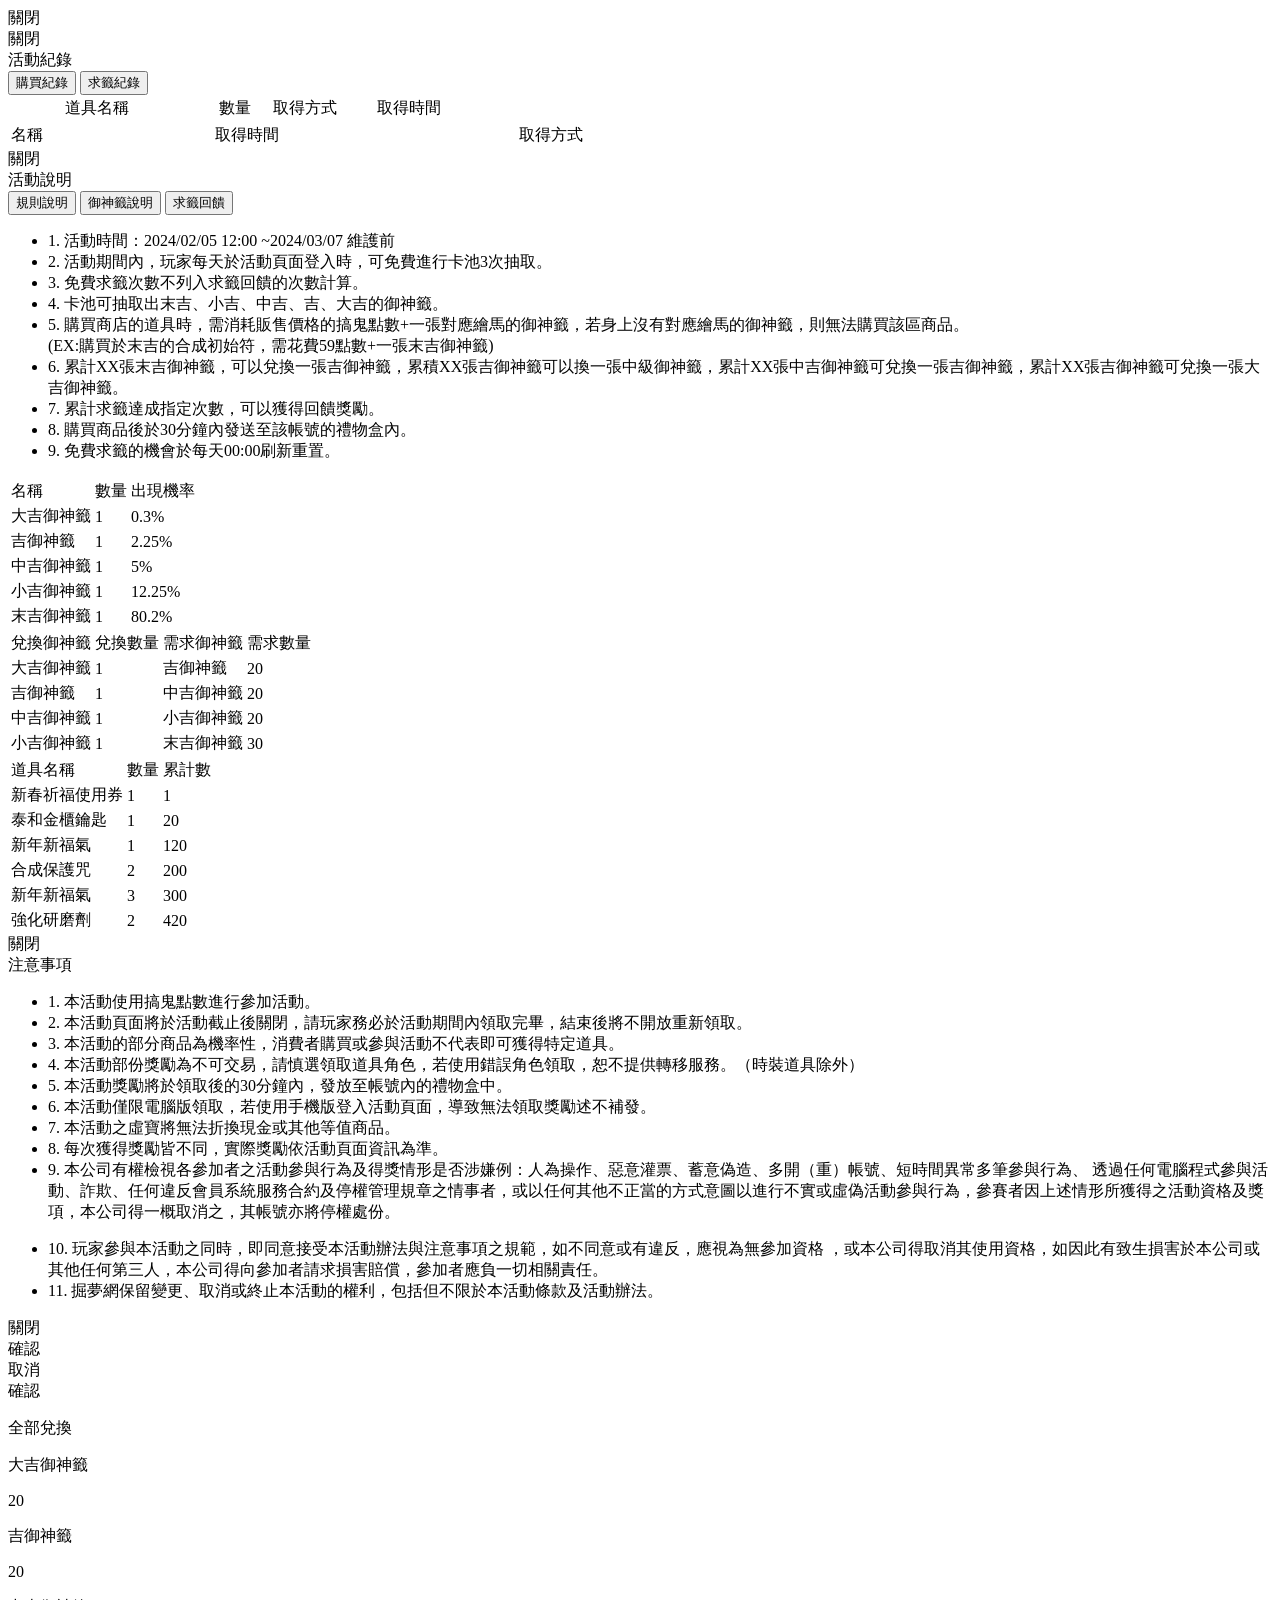
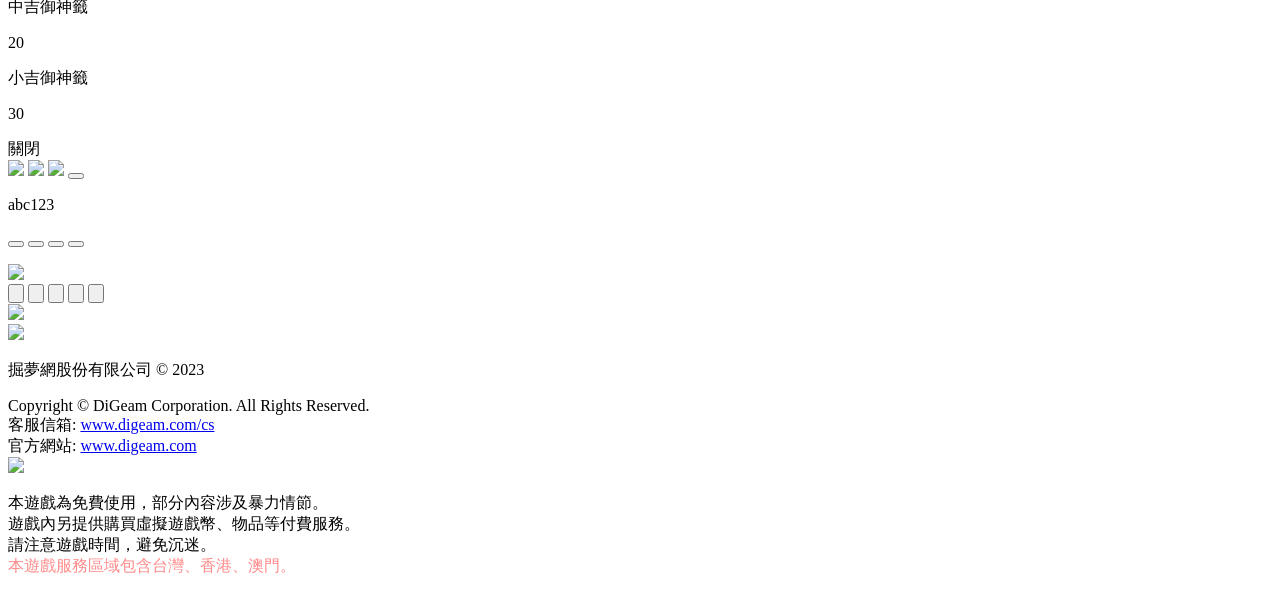
==== newyear/index.html @ d9aa2198 "Update and rename index.html to newyear/index.html" ====
<!DOCTYPE html>
<html>

<head>
    <meta charset="utf-8">
    <title>《搞鬼Online》 2024新春祈福</title>
    <meta property="og:description" content="《搞鬼Online》 2024新春祈福" />
    <meta property="og:title" content="《搞鬼Online》 2024新春祈福" />
    <meta property="og:type" content="article" />
    <meta property="og:url" content="https://go.digeam.com/event/20240205/" />
    <meta property="og:site_name" content="《搞鬼Online》 2024新春祈福" />
    <meta property="og:locale" content="zh_tw" />
    <meta property="article:author" content="https://www.facebook.com/DigeamGO/" />
    <meta property="og:image" content="/event/20240205/img/fb_share.jpg" />
    <meta name="author" content="DiGeam" />
    <meta name="keywords"
        content="Digeam 掘夢網,搞鬼Online，遊戲新幹線，新幹線，MGAME，5566，5566搞鬼廣告，鬼魂Online,孫協志,王仁甫,許孟哲,王紹偉,小刀,56不能亡,搞鬼(美版),搞鬼(大陸版),韓版搞鬼,陸服搞鬼,搞鬼私服,靈遊記,大目仔,粉目仔,豬大長,馬四掌,法茹雪,狗骨頭,小賴打,雨傘標,薑絲男,多拉B夢,觸目仔,蛋幾咧,太和老君,梅花弱,蘭霉匠,鬼魂者,RPG,角色扮演,動作遊戲,東方鬼神題材,2D橫向卷軸,動作,奇幻,冒險,可愛和風百鬼夜行,楓之谷,搞鬼：寶島新樂園,搞鬼：鬼娃法樂米,搞鬼：神射咻咻咻,恨夜城,白斬姬,烏骨雞,Ghost,軍士,購物,狂歡" />
    <meta name="Resource-type" content="Document" />
    <link rel="icon" href="https://go.digeam.com/images/favicon.ico" sizes="16x16">
    <link rel="preconnect" href="https://fonts.googleapis.com">
    <link rel="preconnect" href="https://fonts.gstatic.com" crossorigin>
    <link href="https://fonts.googleapis.com/css2?family=Noto+Sans+TC:wght@300;400;500;600;700;800&display=swap"
        rel="stylesheet">
    <link href="css/style.css?v1.4" rel="stylesheet">
</head>

<body>
    <div class="mask"></div>
    <div class="mask_s"></div>
    <div class="mask_lock"></div>
    <!-- 抽籤動畫 -->
    <div class="ask_animate_box">
        <div class="smoke_M"></div>
        <div class="smoke_L"></div>
        <div class="smoke_R"></div>
        <div class="flower_L"></div>
        <div class="flower_R"></div>
        <div class="flower_Rs"></div>
        <div class="paperbox_animate"></div>
    </div>
    <!-- 求籤結果 -->
    <div class="pop_ask">
        <div class="pop_ask_content">
            <div class="ask_paper_box">
                <div class="paper_box">
                    <div class="paper_xl"></div>
                    <div class="paper_count">
                    </div>
                </div>
                <div class="paper_box">
                    <div class="paper_l"></div>
                    <div class="paper_count">
                    </div>
                </div>
                <div class="paper_box">
                    <div class="paper_m"></div>
                    <div class="paper_count">
                    </div>
                </div>
                <div class="paper_box">
                    <div class="paper_s"></div>
                    <div class="paper_count">
                    </div>
                </div>
                <div class="paper_box">
                    <div class="paper_e"></div>
                    <div class="paper_count">
                    </div>
                </div>
            </div>
        </div>
        <div class="close_s">關閉</div>
    </div>
    <!-- 跳窗_商店 -->
    <div class="pop_shop">
        <div class="pop_shop_content">
            <div class="user_paper"></div>
            <div class="shop_item_box">
            </div>
        </div>
        <div class="close">關閉</div>
    </div>
    <!-- 跳窗_活動紀錄 -->
    <div class="pop_recode">
        <div class="pop_recode_wrap">
            <div class="pop_title">活動紀錄</div>
            <div class="pop_content">
                <div class="tab_btn_box">
                    <button class="tab_btn active" data-target="#buy_history">購買紀錄</button>
                    <button class="tab_btn" data-target="#paper_history">求籤紀錄</button>
                </div>
                <div class="history_box" id="buy_history">
                    <table>
                        <thead>
                            <tr>
                                <td width="50px"></td>
                                <td width="150px">道具名稱</td>
                                <td width="50px">數量</td>
                                <td width="100px">取得方式</td>
                                <td width="150px">取得時間</td>
                                <td width="50px"></td>
                            </tr>
                        </thead>
                        <tbody class="record1">
                        </tbody>
                    </table>
                </div>
                <div class="history_box" id="paper_history">
                    <table>
                        <thead>
                            <tr>
                                <td width="200px">名稱</td>
                                <td width="300px">取得時間</td>
                                <td width="200px">取得方式</td>
                            </tr>
                        </thead>
                        <tbody class="record2">
                        </tbody>
                    </table>
                </div>
            </div>
        </div>
        <div class="close">關閉</div>
    </div>
    <!-- 跳窗_活動說明 -->
    <div class="pop_rule">
        <div class="pop_rule_wrap">
            <div class="pop_title">活動說明</div>
            <div class="pop_content">
                <div class="tab_btn_box">
                    <button class="tab_btn active" data-target="#event_rule">規則說明</button>
                    <button class="tab_btn" data-target="#paper_rule">御神籤說明</button>
                    <button class="tab_btn" data-target="#paper_reward">求籤回饋</button>
                </div>
                <div class="rule_box" id="event_rule">
                    <ul>
                        <li>1. 活動時間：2024/02/05 12:00 ~2024/03/07 維護前​</li>
                        <li>2. 活動期間內，玩家每天於活動頁面登入時，可免費進行卡池3次抽取。​</li>
                        <li>3. 免費求籤次數不列入求籤回饋的次數計算。​</li>
                        <li>4. 卡池可抽取出末吉、小吉、中吉、吉、大吉的御神籤。​</li>
                        <li>5. 購買商店的道具時，需消耗販售價格的搞鬼點數+一張對應繪馬的御神籤，若身上沒有對應繪馬的御神籤，則無法購買該區商品。​
                            <br>(EX:購買於末吉的合成初始符，需花費59點數+一張末吉御神籤)​
                        </li>
                        <li>6. 累計XX張末吉御神籤，可以兌換一張吉御神籤，累積XX張吉御神籤可以換一張中級御神籤，累計XX張中吉御神籤可兌換一張吉御神籤，累計XX張吉御神籤可兌換一張大吉御神籤。​</li>
                        <li>7. 累計求籤達成指定次數，可以獲得回饋獎勵。​</li>
                        <li>8. 購買商品後於30分鐘內發送至該帳號的禮物盒內。​</li>
                        <li>9. 免費求籤的機會於每天00:00刷新重置。</li>
                    </ul>
                </div>
                <div class="rule_box" id="paper_rule">
                    <table>
                        <thead>
                            <tr>
                                <td>名稱</td>
                                <td>數量</td>
                                <td>出現機率</td>
                            </tr>
                        </thead>
                        <tbody>
                            <tr>
                                <td>大吉御神籤</td>
                                <td>1</td>
                                <td>0.3%</td>
                            </tr>
                            <tr>
                                <td>吉御神籤</td>
                                <td>1</td>
                                <td>2.25%</td>
                            </tr>
                            <tr>
                                <td>中吉御神籤</td>
                                <td>1</td>
                                <td>5%</td>
                            </tr>
                            <tr>
                                <td>小吉御神籤</td>
                                <td>1</td>
                                <td>12.25%</td>
                            </tr>
                            <tr>
                                <td>末吉御神籤</td>
                                <td>1</td>
                                <td>80.2%</td>
                            </tr>
                        </tbody>
                    </table>
                    <table>
                        <thead>
                            <tr>
                                <td>兌換御神籤</td>
                                <td>兌換數量</td>
                                <td>需求御神籤</td>
                                <td>需求數量</td>
                            </tr>
                        </thead>
                        <tbody>
                            <tr>
                                <td>大吉御神籤</td>
                                <td>1</td>
                                <td>吉御神籤</td>
                                <td>20</td>
                            </tr>
                            <tr>
                                <td>吉御神籤</td>
                                <td>1</td>
                                <td>中吉御神籤</td>
                                <td>20</td>
                            </tr>
                            <tr>
                                <td>中吉御神籤</td>
                                <td>1</td>
                                <td>小吉御神籤</td>
                                <td>20</td>
                            </tr>
                            <tr>
                                <td>小吉御神籤</td>
                                <td>1</td>
                                <td>末吉御神籤</td>
                                <td>30</td>
                            </tr>
                        </tbody>
                    </table>
                </div>
                <div class="rule_box" id="paper_reward">
                    <table>
                        <thead>
                            <tr>
                                <td>道具名稱</td>
                                <td>數量</td>
                                <td>累計數</td>
                            </tr>
                        </thead>
                        <tbody>
                            <tr>
                                <td>新春祈福使用券</td>
                                <td>1</td>
                                <td>1</td>
                            </tr>
                            <tr>
                                <td>泰和金櫃鑰匙</td>
                                <td>1</td>
                                <td>20</td>
                            </tr>
                            <tr>
                                <td>新年新福氣</td>
                                <td>1</td>
                                <td>120</td>
                            </tr>
                            <tr>
                                <td>合成保護咒</td>
                                <td>2</td>
                                <td>200</td>
                            </tr>
                            <tr>
                                <td>新年新福氣</td>
                                <td>3</td>
                                <td>300</td>
                            </tr>
                            <tr>
                                <td>強化研磨劑</td>
                                <td>2</td>
                                <td>420</td>
                            </tr>
                        </tbody>
                    </table>
                </div>
            </div>
        </div>
        <div class="close">關閉</div>
    </div>
    <!-- 跳窗_注意事項 -->
    <div class="pop_notice">
        <div class="pop_notice_wrap">
            <div class="pop_title">注意事項</div>
            <div class="pop_content">
                <ul>
                    <li>1. 本活動使用搞鬼點數進行參加活動。​​</li>
                    <li>2. 本活動頁面將於活動截止後關閉，請玩家務必於活動期間內領取完畢，​結束後將不開放重新領取。​​​</li>
                    <li>3. 本活動的部分商品為機率性，消費者購買或參與活動不代表即可獲得特定道具。​​​​</li>
                    <li>4. 本活動部份獎勵為不可交易，請慎選領取道具角色，若使用錯誤角色領取，​恕不提供轉移服務。（時裝道具除外）​​​​</li>
                    <li>5. 本活動獎勵將於領取後的30分鐘內，發放至帳號內的禮物盒中。​​​​</li>
                    <li>6. 本活動僅限電腦版領取，若使用手機版登入活動頁面，導致無法領取獎勵述不補發。​​​​</li>
                    <li>7. 本活動之虛寶將無法折換現金或其他等值商品。​​​​</li>
                    <li>8. 每次獲得獎勵皆不同，實際獎勵依活動頁面資訊為準。​​​​</li>
                    <li>9. 本公司有權檢視各參加者之活動參與行為及得獎情形是否涉嫌例：人為操作、惡意灌票、蓄意偽造、多開（重）帳號、短時間異常多筆參與行為、
                        透過任何電腦程式參與活動、詐欺、任何違反會員系統服務合約及停權管理規章之情事者，或以任何其他不正當的方式意圖以進行不實或虛偽活動參與行為，參賽者因上述情形所獲得之活動資格及獎項，本公司得一概取消之，其帳號亦將停權處份。​​​​
                    </li>
                </ul>
                <ul>
                    <li>10. 玩家參與本活動之同時，即同意接受本活動辦法與注意事項之規範，如不同意或有違反，應視為無參加資格
                        ，或本公司得取消其使用資格，​​如因此有致生損害於本公司或其他任何第三人，本公司得向參加者請求損害賠償，參加者應負一切相關責任。​​​​</li>
                    <li>11. 掘夢網保留變更、取消或終止本活動的權利，包括但不限於本活動條款及活動辦法。​​</li>
                </ul>
            </div>
        </div>
        <div class="close">關閉</div>
    </div>
    <!-- 跳窗_小 -->
    <div class="pop_s">
        <div class="pop_s_wrap">
        </div>
        <div class="btn_box">
            <div class="buy">確認</div>
            <div class="close_w">取消</div>
        </div>
        <div class="close_s">確認</div>
    </div>
    <!-- 御神籤兌換 -->
    <div class="pop_change">
        <div class="pop_change_content">
            <div class="user_paper_box">
                <div class="user_paper_l"></div>
                <div class="user_paper_m"></div>
                <div class="user_paper_s"></div>
                <div class="user_paper_e"></div>
            </div>
            <div class="all_cheak_box">
                <div class="all_cheak" data-allExchange="false"></div>
                <p>全部兌換</p>
            </div>
            <div class="item_box">
                <div class="item">
                    <p>大吉御神籤</p>
                    <div class="paper_xl"></div>
                    <div class="buy_btn" data-paper="XL">
                        <div class="paper_l"></div>
                        <p>20</p>
                    </div>
                </div>
                <div class="item">
                    <p>吉御神籤</p>
                    <div class="paper_l"></div>
                    <div class="buy_btn" data-paper="L">
                        <div class="paper_m"></div>
                        <p>20</p>
                    </div>
                </div>
                <div class="item">
                    <p>中吉御神籤</p>
                    <div class="paper_m"></div>
                    <div class="buy_btn" data-paper="M">
                        <div class="paper_s"></div>
                        <p>20</p>
                    </div>
                </div>
                <div class="item">
                    <p>小吉御神籤</p>
                    <div class="paper_s"></div>
                    <div class="buy_btn" data-paper="S">
                        <div class="paper_e"></div>
                        <p>30</p>
                    </div>
                </div>
            </div>
        </div>
        <div class="close">關閉</div>
    </div>
    <div class="bg">
        <div class="topbar">
            <a href="https://go.digeam.com/home/" target="_blank">
                <div class="logo"></div>
            </a>
            <div class="user_info">
                <a href="https://www.digeam.com/register" target="_blank"><img
                        src="img/icon_register.png"></a>
                <a href="https://go.digeam.com/download/​" target="_blank"><img
                        src="img/icon_downlaod.png"></a>
                <a href="https://www.facebook.com/DigeamGO/" target="_blank"><img
                        src="img/icon_fb.png"></a>
                <!-- 登入 -->
                                <a href="https://www.digeam.com/login"><button class="login"></button></a>
                <!-- <button class="logout"></button> -->
                <p class="account">abc123</p>
                <p class="point"></p> 

                <!-- <button class="logout" onclick="logout_dg()"></button>
                <p class="account"><span>
                    </span></p>
                <p class="point"></p> -->

                <!-- <a href="https://www.digeam.com/login"><button class="login"></button></a>
                <p class="account">請先登入帳號</p>
                <p class="point">0</p> -->

            </div>
        </div>
        <div class="paperbox"></div>
        <div class="cheak_box" data-skipClicked="false"></div>
        <div class="cheak_text"></div>
        <div class="left_btn_box_c">
            <div class="left_btn_change"></div>
            <div class="left_btn_rule"></div>
        </div>
        <div class="left_btn_box_bl">
            <div class="left_btn_history"></div>
            <div class="left_btn_notice"></div>
        </div>
        <div class="right_btn_box">
            <button class="ask3_btn"></button>
            <button class="ask30_btn"></button>
            <button class="ask5_btn"></button>
            <button class="ask1_btn"></button>
        </div>
        <div class="count_box">
            <p class="reward"></p>
            <img src="img/count.png">
        </div>
        <div class="count_item_box">
            <div class="reward_1" id="reward_1"></div>
            <div class="reward_2" id="reward_2"></div>
            <div class="reward_3" id="reward_3"></div>
            <div class="reward_4" id="reward_4"></div>
            <div class="reward_5" id="reward_5"></div>
            <div class="reward_6" id="reward_6"></div>
        </div>
        <!-- 大吉繪馬 -->
        <button class="ema_xl" onclick="shop('XL')">
            <div class="ema_icon_box">
                <div class="icon_1 ema_icon"></div>
                <div class="icon_2 ema_icon"></div>
                <div class="icon_3 ema_icon"></div>
                <div class="icon_4 ema_icon"></div>
                <div class="icon_5 ema_icon"></div>
                <div class="icon_6 ema_icon"></div>
                <div class="icon_7 ema_icon"></div>
                <div class="icon_8 ema_icon"></div>
            </div>
            <p class="ema_paper user_paper_xl"></p>
        </button>
        <!-- 吉繪馬 -->
        <button class="ema_l" onclick="shop('L')">
            <div class="ema_icon_box">
                <div class="icon_9 ema_icon"></div>
                <div class="icon_10 ema_icon"></div>
                <div class="icon_11 ema_icon"></div>
                <div class="icon_12 ema_icon"></div>
                <div class="icon_13 ema_icon"></div>
                <div class="icon_14 ema_icon"></div>
                <div class="icon_8 ema_icon"></div>
                <div class="icon_2 ema_icon"></div>
                <div class="icon_3 ema_icon"></div>
                <div class="icon_4 ema_icon"></div>
                <div class="icon_5 ema_icon"></div>
                <div class="icon_6 ema_icon"></div>
                <div class="icon_7 ema_icon"></div>
                <div class="icon_22 ema_icon"></div>
                <div class="icon_23 ema_icon"></div>
                <div class="icon_24 ema_icon"></div>
                <div class="icon_25 ema_icon"></div>
            </div>
            <p class="ema_paper user_paper_l"></p>
        </button>
        <!-- 中吉繪馬 -->
        <button class="ema_m" onclick="shop('M')">
            <div class="ema_icon_box">
                <div class="icon_9 ema_icon"></div>
                <div class="icon_27 ema_icon"></div>
                <div class="icon_24 ema_icon"></div>
                <div class="icon_29 ema_icon"></div>
                <div class="icon_30 ema_icon"></div>
                <div class="icon_31 ema_icon"></div>
                <div class="icon_32 ema_icon"></div>
                <div class="icon_22 ema_icon"></div>
                <div class="icon_23 ema_icon"></div>
                <div class="icon_35 ema_icon"></div>
                <div class="icon_36 ema_icon"></div>
                <div class="icon_37 ema_icon"></div>
                <div class="icon_38 ema_icon"></div>
            </div>
            <p class="ema_paper user_paper_m"></p>
        </button>
        <!-- 小吉繪馬 -->
        <button class="ema_s" onclick="shop('S')">
            <div class="ema_icon_box">
                <div class="icon_9 ema_icon"></div>
                <div class="icon_40 ema_icon"></div>
                <div class="icon_29 ema_icon"></div>
                <div class="icon_42 ema_icon"></div>
                <div class="icon_43 ema_icon"></div>
                <div class="icon_44 ema_icon"></div>
                <div class="icon_30 ema_icon"></div>
                <div class="icon_31 ema_icon"></div>
                <div class="icon_27 ema_icon"></div>
                <div class="icon_35 ema_icon"></div>
                <div class="icon_49 ema_icon"></div>
                <div class="icon_50 ema_icon"></div>
                <div class="icon_36 ema_icon"></div>
                <div class="icon_52 ema_icon"></div>
                <div class="icon_53 ema_icon"></div>
                <div class="icon_54 ema_icon"></div>
                <div class="icon_55 ema_icon"></div>
                <div class="icon_56 ema_icon"></div>
            </div>
            <p class="ema_paper user_paper_s"></p>
        </button>
        <!-- 末吉繪馬 -->
        <button class="ema_e" onclick="shop('E')">
            <div class="ema_icon_box">
                <div class="icon_9 ema_icon"></div>
                <div class="icon_40 ema_icon"></div>
                <div class="icon_29 ema_icon"></div>
                <div class="icon_54 ema_icon"></div>
                <div class="icon_60 ema_icon"></div>
                <div class="icon_44 ema_icon"></div>
                <div class="icon_52 ema_icon"></div>
                <div class="icon_42 ema_icon"></div>
                <div class="icon_30 ema_icon"></div>
                <div class="icon_27 ema_icon"></div>
                <div class="icon_35 ema_icon"></div>
                <div class="icon_53 ema_icon"></div>
                <div class="icon_54 ema_icon"></div>
                <div class="icon_70 ema_icon"></div>
                <div class="icon_71 ema_icon"></div>
                <div class="icon_56 ema_icon"></div>
            </div>
            <p class="ema_paper user_paper_e"></p>
        </button>
    </div>

    <!-- footer -->
    <footer>
        <div class="footerwrap">
            <a href="https://www.digeam.com/" target="_blank" class="digeam"><img src="img/footer/digeamlogo.png"></a>
            <div class="mgame"><img src="img/footer/mlogo.webp"></div>
            <div class="DGcopy">
                <p class="dg-name">掘夢網股份有限公司 © <span id="getyear">2023</span></p>
                <div>Copyright © DiGeam Corporation. All Rights Reserved.</div>
                <div>客服信箱: <a href="https://www.digeam.com/cs" target="_blank">www.digeam.com/cs</a></br>官方網站: <a
                        href="https://www.digeam.com" target="_blank">www.digeam.com</a></div>
            </div>
            <div class="grade">
                <img src="img/footer/15plus.png">
                <p>
                    本遊戲為免費使用，部分內容涉及暴力情節。</br>
                    遊戲內另提供購買虛擬遊戲幣、物品等付費服務。</br>
                    請注意遊戲時間，避免沉迷。</br>
                    <span style="color: #ff8a8a;">本遊戲服務區域包含台灣、香港、澳門。</span>
                </p>
            </div>
        </div>
    </footer>

    <script src="js/jquery-3.6.0.min.js"></script>
    <script src="js/view.js?v2"></script>
    <script src="js/main.js?v4.6"></script>
</body>

</html>
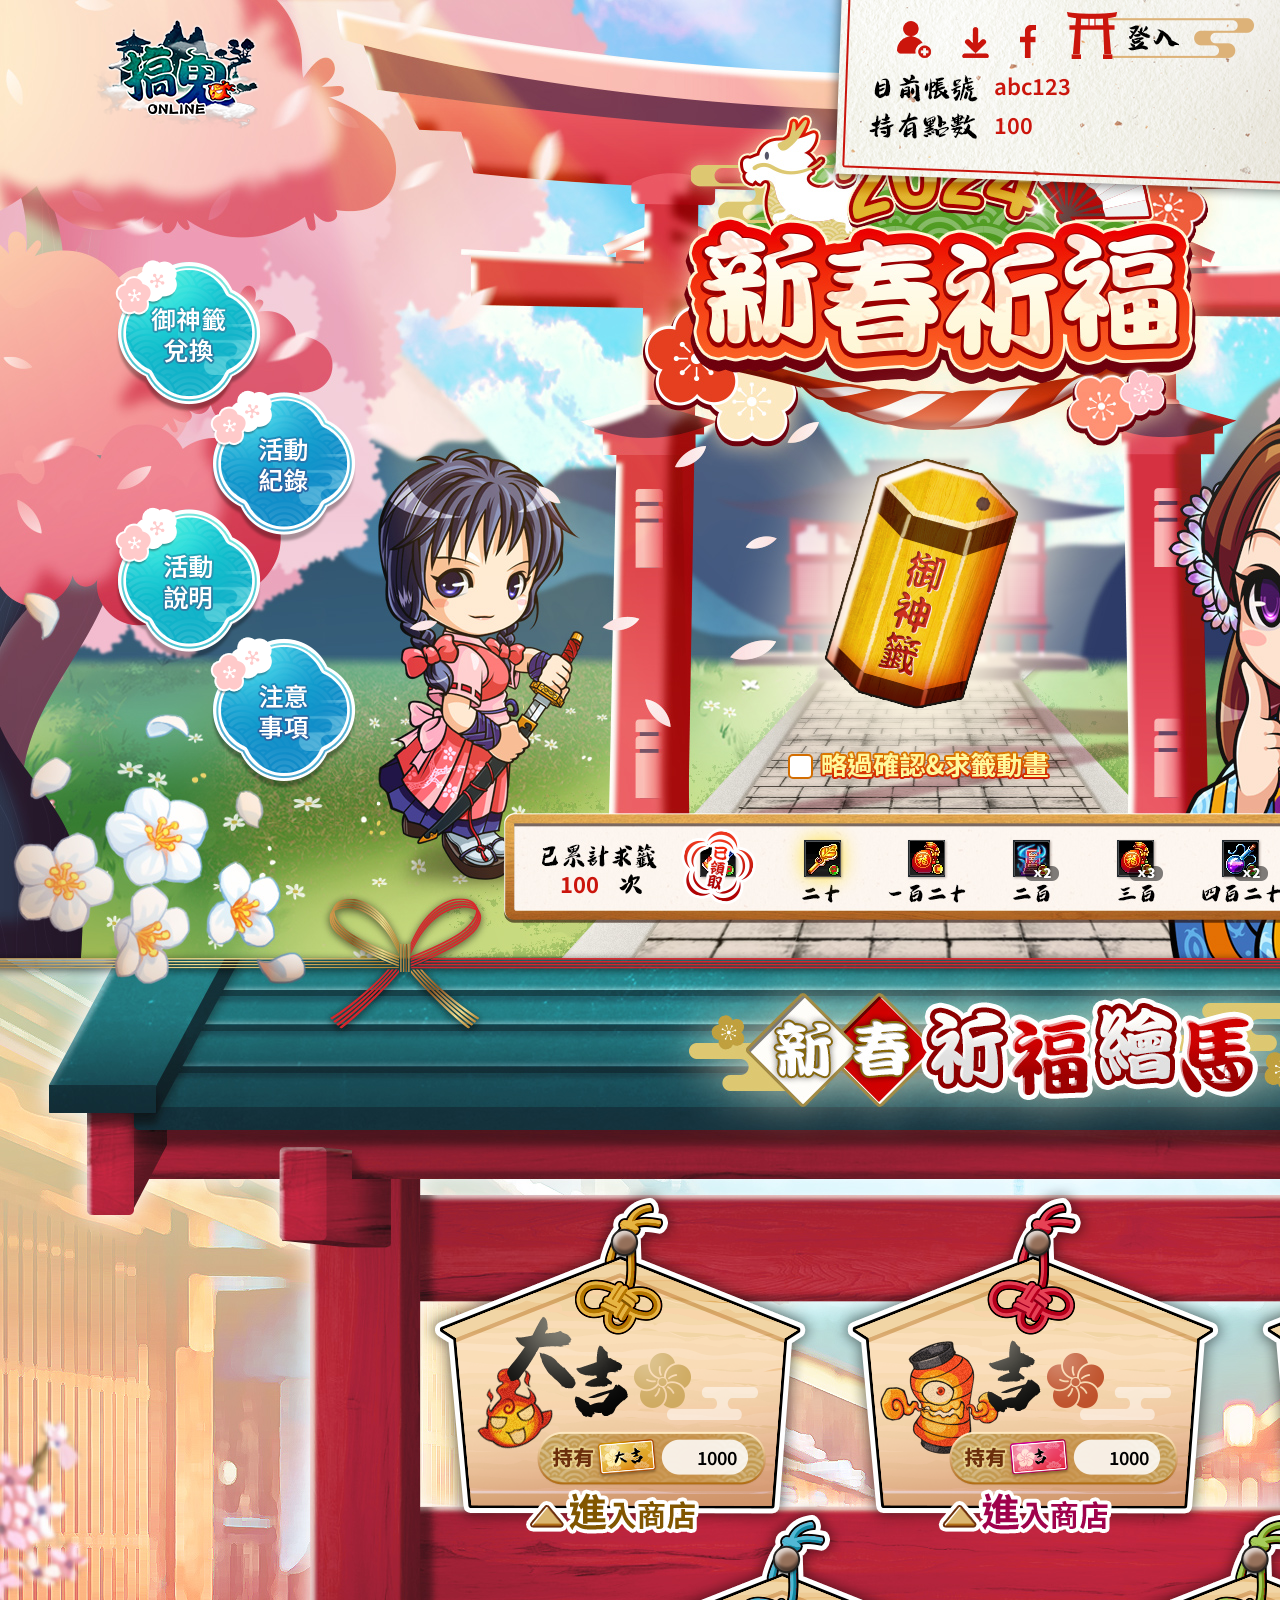
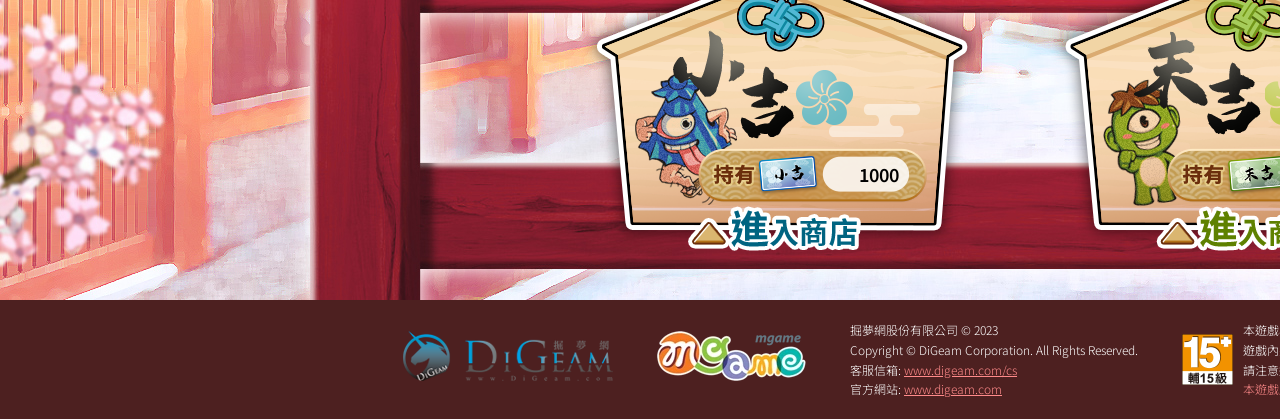
==== commit 3a2094ca: "Add files via upload" ====
--- a/newyear/index.html
+++ b/newyear/index.html
@@ -355,194 +355,197 @@
         </div>
         <div class="close">關閉</div>
     </div>
-    <div class="bg">
-        <div class="topbar">
-            <a href="https://go.digeam.com/home/" target="_blank">
-                <div class="logo"></div>
-            </a>
-            <div class="user_info">
-                <a href="https://www.digeam.com/register" target="_blank"><img
-                        src="img/icon_register.png"></a>
-                <a href="https://go.digeam.com/download/​" target="_blank"><img
-                        src="img/icon_downlaod.png"></a>
-                <a href="https://www.facebook.com/DigeamGO/" target="_blank"><img
-                        src="img/icon_fb.png"></a>
-                <!-- 登入 -->
-                                <a href="https://www.digeam.com/login"><button class="login"></button></a>
-                <!-- <button class="logout"></button> -->
-                <p class="account">abc123</p>
-                <p class="point"></p> 
-
-                <!-- <button class="logout" onclick="logout_dg()"></button>
+    <div class="wrap">
+        <!-- <div class="main"> -->
+        <div class="bg">
+            <div class="topbar">
+                <a href="https://go.digeam.com/home/" target="_blank">
+                    <div class="logo"></div>
+                </a>
+                <div class="user_info">
+                    <a href="https://www.digeam.com/register" target="_blank"><img src="img/icon_register.png"></a>
+                    <a href="https://go.digeam.com/download/​" target="_blank"><img src="img/icon_downlaod.png"></a>
+                    <a href="https://www.facebook.com/DigeamGO/" target="_blank"><img src="img/icon_fb.png"></a>
+                    <!-- 登入 -->
+                    <a href="https://www.digeam.com/login"><button class="login"></button></a>
+                    <!-- <button class="logout"></button> -->
+                    <p class="account">abc123</p>
+                    <p class="point"></p>
+
+                    <!-- <button class="logout" onclick="logout_dg()"></button>
                 <p class="account"><span>
                     </span></p>
                 <p class="point"></p> -->
 
-                <!-- <a href="https://www.digeam.com/login"><button class="login"></button></a>
+                    <!-- <a href="https://www.digeam.com/login"><button class="login"></button></a>
                 <p class="account">請先登入帳號</p>
                 <p class="point">0</p> -->
 
-            </div>
-        </div>
-        <div class="paperbox"></div>
-        <div class="cheak_box" data-skipClicked="false"></div>
-        <div class="cheak_text"></div>
-        <div class="left_btn_box_c">
-            <div class="left_btn_change"></div>
-            <div class="left_btn_rule"></div>
-        </div>
-        <div class="left_btn_box_bl">
-            <div class="left_btn_history"></div>
-            <div class="left_btn_notice"></div>
-        </div>
-        <div class="right_btn_box">
-            <button class="ask3_btn"></button>
-            <button class="ask30_btn"></button>
-            <button class="ask5_btn"></button>
-            <button class="ask1_btn"></button>
-        </div>
-        <div class="count_box">
-            <p class="reward"></p>
-            <img src="img/count.png">
-        </div>
-        <div class="count_item_box">
-            <div class="reward_1" id="reward_1"></div>
-            <div class="reward_2" id="reward_2"></div>
-            <div class="reward_3" id="reward_3"></div>
-            <div class="reward_4" id="reward_4"></div>
-            <div class="reward_5" id="reward_5"></div>
-            <div class="reward_6" id="reward_6"></div>
-        </div>
-        <!-- 大吉繪馬 -->
-        <button class="ema_xl" onclick="shop('XL')">
-            <div class="ema_icon_box">
-                <div class="icon_1 ema_icon"></div>
-                <div class="icon_2 ema_icon"></div>
-                <div class="icon_3 ema_icon"></div>
-                <div class="icon_4 ema_icon"></div>
-                <div class="icon_5 ema_icon"></div>
-                <div class="icon_6 ema_icon"></div>
-                <div class="icon_7 ema_icon"></div>
-                <div class="icon_8 ema_icon"></div>
-            </div>
-            <p class="ema_paper user_paper_xl"></p>
-        </button>
-        <!-- 吉繪馬 -->
-        <button class="ema_l" onclick="shop('L')">
-            <div class="ema_icon_box">
-                <div class="icon_9 ema_icon"></div>
-                <div class="icon_10 ema_icon"></div>
-                <div class="icon_11 ema_icon"></div>
-                <div class="icon_12 ema_icon"></div>
-                <div class="icon_13 ema_icon"></div>
-                <div class="icon_14 ema_icon"></div>
-                <div class="icon_8 ema_icon"></div>
-                <div class="icon_2 ema_icon"></div>
-                <div class="icon_3 ema_icon"></div>
-                <div class="icon_4 ema_icon"></div>
-                <div class="icon_5 ema_icon"></div>
-                <div class="icon_6 ema_icon"></div>
-                <div class="icon_7 ema_icon"></div>
-                <div class="icon_22 ema_icon"></div>
-                <div class="icon_23 ema_icon"></div>
-                <div class="icon_24 ema_icon"></div>
-                <div class="icon_25 ema_icon"></div>
-            </div>
-            <p class="ema_paper user_paper_l"></p>
-        </button>
-        <!-- 中吉繪馬 -->
-        <button class="ema_m" onclick="shop('M')">
-            <div class="ema_icon_box">
-                <div class="icon_9 ema_icon"></div>
-                <div class="icon_27 ema_icon"></div>
-                <div class="icon_24 ema_icon"></div>
-                <div class="icon_29 ema_icon"></div>
-                <div class="icon_30 ema_icon"></div>
-                <div class="icon_31 ema_icon"></div>
-                <div class="icon_32 ema_icon"></div>
-                <div class="icon_22 ema_icon"></div>
-                <div class="icon_23 ema_icon"></div>
-                <div class="icon_35 ema_icon"></div>
-                <div class="icon_36 ema_icon"></div>
-                <div class="icon_37 ema_icon"></div>
-                <div class="icon_38 ema_icon"></div>
-            </div>
-            <p class="ema_paper user_paper_m"></p>
-        </button>
-        <!-- 小吉繪馬 -->
-        <button class="ema_s" onclick="shop('S')">
-            <div class="ema_icon_box">
-                <div class="icon_9 ema_icon"></div>
-                <div class="icon_40 ema_icon"></div>
-                <div class="icon_29 ema_icon"></div>
-                <div class="icon_42 ema_icon"></div>
-                <div class="icon_43 ema_icon"></div>
-                <div class="icon_44 ema_icon"></div>
-                <div class="icon_30 ema_icon"></div>
-                <div class="icon_31 ema_icon"></div>
-                <div class="icon_27 ema_icon"></div>
-                <div class="icon_35 ema_icon"></div>
-                <div class="icon_49 ema_icon"></div>
-                <div class="icon_50 ema_icon"></div>
-                <div class="icon_36 ema_icon"></div>
-                <div class="icon_52 ema_icon"></div>
-                <div class="icon_53 ema_icon"></div>
-                <div class="icon_54 ema_icon"></div>
-                <div class="icon_55 ema_icon"></div>
-                <div class="icon_56 ema_icon"></div>
-            </div>
-            <p class="ema_paper user_paper_s"></p>
-        </button>
-        <!-- 末吉繪馬 -->
-        <button class="ema_e" onclick="shop('E')">
-            <div class="ema_icon_box">
-                <div class="icon_9 ema_icon"></div>
-                <div class="icon_40 ema_icon"></div>
-                <div class="icon_29 ema_icon"></div>
-                <div class="icon_54 ema_icon"></div>
-                <div class="icon_60 ema_icon"></div>
-                <div class="icon_44 ema_icon"></div>
-                <div class="icon_52 ema_icon"></div>
-                <div class="icon_42 ema_icon"></div>
-                <div class="icon_30 ema_icon"></div>
-                <div class="icon_27 ema_icon"></div>
-                <div class="icon_35 ema_icon"></div>
-                <div class="icon_53 ema_icon"></div>
-                <div class="icon_54 ema_icon"></div>
-                <div class="icon_70 ema_icon"></div>
-                <div class="icon_71 ema_icon"></div>
-                <div class="icon_56 ema_icon"></div>
-            </div>
-            <p class="ema_paper user_paper_e"></p>
-        </button>
-    </div>
-
-    <!-- footer -->
-    <footer>
-        <div class="footerwrap">
-            <a href="https://www.digeam.com/" target="_blank" class="digeam"><img src="img/footer/digeamlogo.png"></a>
-            <div class="mgame"><img src="img/footer/mlogo.webp"></div>
-            <div class="DGcopy">
-                <p class="dg-name">掘夢網股份有限公司 © <span id="getyear">2023</span></p>
-                <div>Copyright © DiGeam Corporation. All Rights Reserved.</div>
-                <div>客服信箱: <a href="https://www.digeam.com/cs" target="_blank">www.digeam.com/cs</a></br>官方網站: <a
-                        href="https://www.digeam.com" target="_blank">www.digeam.com</a></div>
-            </div>
-            <div class="grade">
-                <img src="img/footer/15plus.png">
-                <p>
-                    本遊戲為免費使用，部分內容涉及暴力情節。</br>
-                    遊戲內另提供購買虛擬遊戲幣、物品等付費服務。</br>
-                    請注意遊戲時間，避免沉迷。</br>
-                    <span style="color: #ff8a8a;">本遊戲服務區域包含台灣、香港、澳門。</span>
-                </p>
-            </div>
-        </div>
-    </footer>
+                </div>
+            </div>
+            <div class="paperbox"></div>
+            <div class="cheak_box" data-skipClicked="false"></div>
+            <div class="cheak_text"></div>
+            <div class="left_btn_box_c">
+                <div class="left_btn_change"></div>
+                <div class="left_btn_rule"></div>
+            </div>
+            <div class="left_btn_box_bl">
+                <div class="left_btn_history"></div>
+                <div class="left_btn_notice"></div>
+            </div>
+            <div class="right_btn_box">
+                <button class="ask3_btn"></button>
+                <button class="ask30_btn"></button>
+                <button class="ask5_btn"></button>
+                <button class="ask1_btn"></button>
+            </div>
+            <div class="count_box">
+                <p class="reward"></p>
+                <img src="img/count.png">
+            </div>
+            <div class="count_item_box">
+                <div class="reward_1" id="reward_1"></div>
+                <div class="reward_2" id="reward_2"></div>
+                <div class="reward_3" id="reward_3"></div>
+                <div class="reward_4" id="reward_4"></div>
+                <div class="reward_5" id="reward_5"></div>
+                <div class="reward_6" id="reward_6"></div>
+            </div>
+            <!-- 大吉繪馬 -->
+            <button class="ema_xl" onclick="shop('XL')">
+                <div class="ema_icon_box">
+                    <div class="icon_1 ema_icon"></div>
+                    <div class="icon_2 ema_icon"></div>
+                    <div class="icon_3 ema_icon"></div>
+                    <div class="icon_4 ema_icon"></div>
+                    <div class="icon_5 ema_icon"></div>
+                    <div class="icon_6 ema_icon"></div>
+                    <div class="icon_7 ema_icon"></div>
+                    <div class="icon_8 ema_icon"></div>
+                </div>
+                <p class="ema_paper user_paper_xl"></p>
+            </button>
+            <!-- 吉繪馬 -->
+            <button class="ema_l" onclick="shop('L')">
+                <div class="ema_icon_box">
+                    <div class="icon_9 ema_icon"></div>
+                    <div class="icon_10 ema_icon"></div>
+                    <div class="icon_11 ema_icon"></div>
+                    <div class="icon_12 ema_icon"></div>
+                    <div class="icon_13 ema_icon"></div>
+                    <div class="icon_14 ema_icon"></div>
+                    <div class="icon_8 ema_icon"></div>
+                    <div class="icon_2 ema_icon"></div>
+                    <div class="icon_3 ema_icon"></div>
+                    <div class="icon_4 ema_icon"></div>
+                    <div class="icon_5 ema_icon"></div>
+                    <div class="icon_6 ema_icon"></div>
+                    <div class="icon_7 ema_icon"></div>
+                    <div class="icon_22 ema_icon"></div>
+                    <div class="icon_23 ema_icon"></div>
+                    <div class="icon_24 ema_icon"></div>
+                    <div class="icon_25 ema_icon"></div>
+                </div>
+                <p class="ema_paper user_paper_l"></p>
+            </button>
+            <!-- 中吉繪馬 -->
+            <button class="ema_m" onclick="shop('M')">
+                <div class="ema_icon_box">
+                    <div class="icon_9 ema_icon"></div>
+                    <div class="icon_27 ema_icon"></div>
+                    <div class="icon_24 ema_icon"></div>
+                    <div class="icon_29 ema_icon"></div>
+                    <div class="icon_30 ema_icon"></div>
+                    <div class="icon_31 ema_icon"></div>
+                    <div class="icon_32 ema_icon"></div>
+                    <div class="icon_22 ema_icon"></div>
+                    <div class="icon_23 ema_icon"></div>
+                    <div class="icon_35 ema_icon"></div>
+                    <div class="icon_36 ema_icon"></div>
+                    <div class="icon_37 ema_icon"></div>
+                    <div class="icon_38 ema_icon"></div>
+                </div>
+                <p class="ema_paper user_paper_m"></p>
+            </button>
+            <!-- 小吉繪馬 -->
+            <button class="ema_s" onclick="shop('S')">
+                <div class="ema_icon_box">
+                    <div class="icon_9 ema_icon"></div>
+                    <div class="icon_40 ema_icon"></div>
+                    <div class="icon_29 ema_icon"></div>
+                    <div class="icon_42 ema_icon"></div>
+                    <div class="icon_43 ema_icon"></div>
+                    <div class="icon_44 ema_icon"></div>
+                    <div class="icon_30 ema_icon"></div>
+                    <div class="icon_31 ema_icon"></div>
+                    <div class="icon_27 ema_icon"></div>
+                    <div class="icon_35 ema_icon"></div>
+                    <div class="icon_49 ema_icon"></div>
+                    <div class="icon_50 ema_icon"></div>
+                    <div class="icon_36 ema_icon"></div>
+                    <div class="icon_52 ema_icon"></div>
+                    <div class="icon_53 ema_icon"></div>
+                    <div class="icon_54 ema_icon"></div>
+                    <div class="icon_55 ema_icon"></div>
+                    <div class="icon_56 ema_icon"></div>
+                </div>
+                <p class="ema_paper user_paper_s"></p>
+            </button>
+            <!-- 末吉繪馬 -->
+            <button class="ema_e" onclick="shop('E')">
+                <div class="ema_icon_box">
+                    <div class="icon_9 ema_icon"></div>
+                    <div class="icon_40 ema_icon"></div>
+                    <div class="icon_29 ema_icon"></div>
+                    <div class="icon_54 ema_icon"></div>
+                    <div class="icon_60 ema_icon"></div>
+                    <div class="icon_44 ema_icon"></div>
+                    <div class="icon_52 ema_icon"></div>
+                    <div class="icon_42 ema_icon"></div>
+                    <div class="icon_30 ema_icon"></div>
+                    <div class="icon_27 ema_icon"></div>
+                    <div class="icon_35 ema_icon"></div>
+                    <div class="icon_53 ema_icon"></div>
+                    <div class="icon_54 ema_icon"></div>
+                    <div class="icon_70 ema_icon"></div>
+                    <div class="icon_71 ema_icon"></div>
+                    <div class="icon_56 ema_icon"></div>
+                </div>
+                <p class="ema_paper user_paper_e"></p>
+            </button>
+        </div>
+        <!-- </div> -->
+
+
+        <!-- footer -->
+        <footer>
+            <div class="footerwrap">
+                <a href="https://www.digeam.com/" target="_blank" class="digeam"><img
+                        src="img/footer/digeamlogo.png"></a>
+                <div class="mgame"><img src="img/footer/mlogo.webp"></div>
+                <div class="DGcopy">
+                    <p class="dg-name">掘夢網股份有限公司 © <span id="getyear">2023</span></p>
+                    <div>Copyright © DiGeam Corporation. All Rights Reserved.</div>
+                    <div>客服信箱: <a href="https://www.digeam.com/cs" target="_blank">www.digeam.com/cs</a></br>官方網站: <a
+                            href="https://www.digeam.com" target="_blank">www.digeam.com</a></div>
+                </div>
+                <div class="grade">
+                    <img src="img/footer/15plus.png">
+                    <p>
+                        本遊戲為免費使用，部分內容涉及暴力情節。</br>
+                        遊戲內另提供購買虛擬遊戲幣、物品等付費服務。</br>
+                        請注意遊戲時間，避免沉迷。</br>
+                        <span style="color: #ff8a8a;">本遊戲服務區域包含台灣、香港、澳門。</span>
+                    </p>
+                </div>
+            </div>
+        </footer>
+    </div>
 
     <script src="js/jquery-3.6.0.min.js"></script>
     <script src="js/view.js?v2"></script>
     <script src="js/main.js?v4.6"></script>
 </body>
 
-</html>
+</html>
--- a/newyear/css/style.css
+++ b/newyear/css/style.css
@@ -0,0 +1,2075 @@
+footer {
+  position: relative;
+  width: 100%;
+  font-size: 12px;
+  background-color: #4d2020;
+}
+footer p {
+  color: #fff;
+  font-size: 12px;
+}
+footer .footerwrap {
+  width: 1104px;
+  padding: 20px 0;
+  margin: 0 auto;
+  color: #fff;
+  display: flex;
+  justify-content: space-between;
+  align-items: center;
+}
+footer .footerwrap .DGcopy {
+  font-size: 12px;
+}
+footer .footerwrap .DGcopy a {
+  color: #ff8a8a;
+}
+footer .footerwrap .DGcopy a:hover {
+  color: #fff;
+}
+footer .footerwrap .grade {
+  width: 325px;
+  display: flex;
+  justify-content: space-between;
+  margin: auto 0;
+  align-items: center;
+  font-size: 12px;
+}
+
+body {
+  margin: 0;
+  padding: 0;
+  min-height: 100vh;
+  overflow-y: auto;
+  overflow-x: auto;
+  width: 100%;
+  height: 100%;
+}
+
+.wrap {
+  position: relative;
+  margin: 0 auto;
+  overflow: hidden;
+  width: 100%;
+  min-width: 1910px;
+  height: 100%;
+}
+
+p {
+  font-family: "Noto Sans TC", sans-serif;
+  color: black;
+}
+
+.bg {
+  background-image: url(../img/bg.jpg);
+  width: 1920px;
+  height: 1900px;
+  box-sizing: border-box;
+}
+
+.right_btn_box, .left_btn_box_bl, .left_btn_box_c {
+  display: flex;
+  flex-direction: column;
+  align-items: center;
+  justify-content: space-between;
+}
+
+.pop_change .item_box, .btn_box {
+  display: flex;
+  flex-direction: row;
+  align-items: center;
+  justify-content: space-between;
+}
+
+.topbar {
+  position: fixed;
+  display: flex;
+  flex-direction: row;
+  align-items: center;
+  justify-content: space-between;
+  width: 100vw;
+  z-index: 3;
+}
+.topbar .logo {
+  background-image: url(../img/logo.png);
+  width: 168px;
+  height: 111px;
+  margin: -61px 0 0 93px;
+}
+.topbar .user_info {
+  background-image: url(../img/user_info_bg.png);
+  width: 459px;
+  height: 207px;
+  box-sizing: border-box;
+  padding-left: 48px;
+}
+.topbar .user_info a {
+  margin-left: 28px;
+}
+.topbar .user_info p {
+  font-weight: 600;
+  font-size: 22px;
+  color: #cb150c;
+  margin-left: 125px;
+}
+.topbar .account {
+  margin-top: 3px;
+}
+.topbar .point {
+  margin-top: 2px;
+}
+
+.login {
+  background: url(../img/login.png);
+  width: 187px;
+  height: 47px;
+  border: 0;
+  margin: 12px 0 0 0;
+  cursor: pointer;
+}
+
+.logout {
+  background: url(../img/logout.png);
+  width: 187px;
+  height: 47px;
+  border: 0;
+  margin: 12px 0 0 26px;
+  cursor: pointer;
+}
+
+.left_btn_box_c {
+  height: 400px;
+  position: absolute;
+  position: fixed;
+  left: 115px;
+  top: 260px;
+  z-index: 3;
+}
+
+.left_btn_box_bl {
+  height: 400px;
+  position: absolute;
+  position: fixed;
+  left: 210px;
+  top: 390px;
+  z-index: 3;
+}
+
+.right_btn_box {
+  height: 513px;
+  position: absolute;
+  left: 1570px;
+  top: 315px;
+}
+
+.ask30_btn, .ask5_btn, .ask1_btn, .ask3_btn {
+  width: 245px;
+  height: 120px;
+  transition: 0.5s;
+  cursor: pointer;
+  border: none;
+}
+.ask30_btn:hover, .ask5_btn:hover, .ask1_btn:hover, .ask3_btn:hover {
+  transform: scale(1.1);
+  margin-bottom: 20px;
+}
+
+.ask3_btn {
+  background: url(../img/ask3_btn.png);
+}
+
+.ask1_btn {
+  background: url(../img/ask1_btn.png);
+}
+
+.ask5_btn {
+  background: url(../img/ask5_btn.png);
+}
+
+.ask30_btn {
+  background: url(../img/ask30_btn.png);
+}
+
+.left_btn_notice, .left_btn_rule, .left_btn_history, .left_btn_change {
+  width: 146px;
+  height: 153px;
+  transition: 1s;
+  cursor: pointer;
+}
+.left_btn_notice:hover, .left_btn_rule:hover, .left_btn_history:hover, .left_btn_change:hover {
+  transform: rotate(20deg);
+}
+
+.left_btn_change {
+  background: url(../img/left_btn_1.png);
+}
+
+.left_btn_history {
+  background: url(../img/left_btn_2.png);
+}
+
+.left_btn_rule {
+  background: url(../img/left_btn_3.png);
+}
+
+.left_btn_notice {
+  background: url(../img/left_btn_4.png);
+}
+
+.count_box {
+  display: flex;
+  flex-direction: row;
+  align-items: center;
+  justify-content: space-around;
+  position: relative;
+  top: 865px;
+  left: 553px;
+  width: 96px;
+}
+
+.count_item_box {
+  display: flex;
+  flex-direction: row;
+  align-items: center;
+  justify-content: space-between;
+  width: 610px;
+  position: absolute;
+  top: 824px;
+  left: 674px;
+}
+
+.scale {
+  animation: reward 1.2s infinite ease;
+  cursor: pointer;
+  filter: drop-shadow(0 0 10px #ffe23e);
+}
+
+@keyframes reward {
+  0% {
+    transform: rotate(0deg);
+  }
+  5% {
+    transform: rotate(-5deg);
+  }
+  15% {
+    transform: rotate(0deg);
+  }
+  25% {
+    transform: rotate(5deg);
+  }
+  35% {
+    transform: rotate(0deg);
+  }
+  45% {
+    transform: rotate(-5deg);
+  }
+  55% {
+    transform: rotate(0deg);
+  }
+  65% {
+    transform: rotate(5deg);
+  }
+  75% {
+    transform: rotate(0deg);
+  }
+  100% {
+    transform: rotate(0deg);
+  }
+}
+.reward_6_done, .reward_5_done, .reward_4_done, .reward_3_done, .reward_2_done, .reward_1_done, .reward_6, .reward_5, .reward_4, .reward_3, .reward_2, .reward_1 {
+  width: 87px;
+  height: 86px;
+}
+
+.reward_1 {
+  background-image: url(../img/reward_1.png);
+}
+
+.reward_2 {
+  background-image: url(../img/reward_20.png);
+}
+
+.reward_3 {
+  background-image: url(../img/reward_120.png);
+}
+
+.reward_4 {
+  background-image: url(../img/reward_200.png);
+}
+
+.reward_5 {
+  background-image: url(../img/reward_300.png);
+}
+
+.reward_6 {
+  background-image: url(../img/reward_420.png);
+}
+
+.reward_1_done {
+  background-image: url(../img/reward_1_done.png);
+}
+
+.reward_2_done {
+  background-image: url(../img/reward_20_done.png);
+}
+
+.reward_3_done {
+  background-image: url(../img/reward_120_done.png);
+}
+
+.reward_4_done {
+  background-image: url(../img/reward_200_done.png);
+}
+
+.reward_5_done {
+  background-image: url(../img/reward_300_done.png);
+}
+
+.reward_6_done {
+  background-image: url(../img/reward_420_done.png);
+}
+
+.reward {
+  font-weight: 700;
+  font-size: 22px;
+  margin: 0 5px 2px 0;
+  text-align: right;
+  color: #cb150c;
+}
+
+.count {
+  background-image: url(../img/count.png);
+  width: 23px;
+  height: 20px;
+}
+
+.ask_animate_box {
+  position: fixed;
+  top: 50%;
+  left: 50%;
+  z-index: 5;
+  width: 1004px;
+  height: 308px;
+  margin-top: -56px;
+  margin-left: -502px;
+  display: none;
+}
+
+.paperbox_animate {
+  background: url(../img/paperbox.png);
+  width: 195px;
+  height: 251px;
+  position: absolute;
+  left: 369px;
+  top: 0;
+  right: 0;
+  bottom: 0;
+  animation: paperbox_animate 2s;
+}
+
+@keyframes paperbox_animate {
+  0% {
+    top: 0;
+  }
+  15% {
+    top: -20px;
+  }
+  30% {
+    top: 0px;
+  }
+  45% {
+    top: -20px;
+  }
+  60% {
+    top: 0px;
+    opacity: 1;
+    transform: scale(1);
+  }
+  70% {
+    top: 0px;
+    opacity: 1;
+    transform: scale(1);
+  }
+  100% {
+    top: 0px;
+    transform: scale(1.5);
+    opacity: 0;
+  }
+}
+.smoke_M {
+  background: url(../img/smoke_M.png);
+  width: 1004px;
+  height: 307px;
+  position: absolute;
+  left: 0;
+  top: 0;
+  right: 0;
+  bottom: 0;
+}
+
+.smoke_L {
+  background: url(../img/smoke_L.png);
+  width: 1004px;
+  height: 307px;
+  position: absolute;
+  left: 0;
+  top: 0;
+  right: 0;
+  bottom: 0;
+  animation: smoke_L 2.5s alternate infinite ease-in-out;
+}
+
+@keyframes smoke_L {
+  0% {
+    left: 0px;
+  }
+  100% {
+    left: -60px;
+  }
+}
+.smoke_R {
+  background: url(../img/smoke_R.png);
+  width: 1004px;
+  height: 307px;
+  position: absolute;
+  left: 0;
+  top: 0;
+  right: 0;
+  bottom: 0;
+  animation: smoke_R 3s alternate infinite ease-in-out;
+}
+
+@keyframes smoke_R {
+  0% {
+    left: 0px;
+  }
+  100% {
+    left: 80px;
+  }
+}
+.flower_L {
+  background: url(../img/flower_L.png);
+  width: 80px;
+  height: 83px;
+  position: absolute;
+  left: 32px;
+  top: 132px;
+  right: 0;
+  bottom: 0;
+  animation: flower 5.5s infinite linear;
+}
+
+@keyframes flower {
+  0% {
+    transform: rotate(0deg);
+  }
+  100% {
+    transform: rotate(360deg);
+  }
+}
+.flower_R {
+  background: url(../img/flower_R.png);
+  width: 107px;
+  height: 107px;
+  position: absolute;
+  left: 891px;
+  top: 44px;
+  right: 0;
+  bottom: 0;
+  animation: flower 6.5s infinite linear;
+}
+
+.flower_Rs {
+  background: url(../img/flower_Rs.png);
+  width: 75px;
+  height: 78px;
+  position: absolute;
+  left: 862px;
+  top: 9px;
+  right: 0;
+  bottom: 0;
+  animation: flower 5.5s infinite linear reverse;
+}
+
+.paperbox {
+  background: url(../img/paperbox_light.png);
+  width: 409px;
+  height: 467px;
+  position: absolute;
+  left: 717px;
+  top: 350px;
+  animation: paperbox 1s infinite alternate ease;
+}
+
+@keyframes paperbox {
+  0% {
+    top: 350px;
+  }
+  100% {
+    top: 370px;
+  }
+}
+.cheak_box {
+  width: 25px;
+  height: 25px;
+  background-color: #fff;
+  border: 2px solid #d36d00;
+  border-radius: 5px;
+  position: absolute;
+  z-index: 2;
+  top: 754px;
+  left: 788px;
+  cursor: pointer;
+}
+
+.cheak_text {
+  background: url(../img/cheak_text.png);
+  width: 230px;
+  height: 30px;
+  position: absolute;
+  z-index: 2;
+  top: 750px;
+  left: 820px;
+}
+
+.ema_e, .ema_s, .ema_m, .ema_l, .ema_xl {
+  width: 401px;
+  height: 351px;
+  position: absolute;
+  transition: 1s;
+  transform-origin: 50% 0%;
+  cursor: pointer;
+  border: none;
+}
+
+.ema_xl {
+  background: url(../img/xl_ema.png);
+  top: 1183px;
+  left: 420px;
+}
+.ema_xl .ema_icon_box {
+  position: relative;
+  top: 37px;
+  left: 251px;
+}
+.ema_xl .ema_icon_box div {
+  animation: slide_xl 16s infinite;
+  opacity: 0;
+}
+.ema_xl .ema_icon_box div:nth-child(2) {
+  animation-delay: 2s;
+}
+.ema_xl .ema_icon_box div:nth-child(3) {
+  animation-delay: 4s;
+}
+.ema_xl .ema_icon_box div:nth-child(4) {
+  animation-delay: 6s;
+}
+.ema_xl .ema_icon_box div:nth-child(5) {
+  animation-delay: 8s;
+}
+.ema_xl .ema_icon_box div:nth-child(6) {
+  animation-delay: 10s;
+}
+.ema_xl .ema_icon_box div:nth-child(7) {
+  animation-delay: 12s;
+}
+.ema_xl .ema_icon_box div:nth-child(8) {
+  animation-delay: 14s;
+}
+@keyframes slide_xl {
+  6% {
+    opacity: 1;
+  }
+  12% {
+    opacity: 1;
+  }
+  20% {
+    opacity: 0;
+  }
+}
+.ema_xl:hover {
+  transform: rotate(-5deg);
+}
+
+.ema_l {
+  background: url(../img/l_ema.png);
+  top: 1183px;
+  left: 832px;
+}
+.ema_l .ema_icon_box {
+  position: relative;
+  top: 37px;
+  left: 251px;
+}
+.ema_l .ema_icon_box div {
+  animation: slide_l 32s infinite;
+  opacity: 0;
+}
+.ema_l .ema_icon_box div:nth-child(2) {
+  animation-delay: 2s;
+}
+.ema_l .ema_icon_box div:nth-child(3) {
+  animation-delay: 4s;
+}
+.ema_l .ema_icon_box div:nth-child(4) {
+  animation-delay: 6s;
+}
+.ema_l .ema_icon_box div:nth-child(5) {
+  animation-delay: 8s;
+}
+.ema_l .ema_icon_box div:nth-child(6) {
+  animation-delay: 10s;
+}
+.ema_l .ema_icon_box div:nth-child(7) {
+  animation-delay: 12s;
+}
+.ema_l .ema_icon_box div:nth-child(8) {
+  animation-delay: 14s;
+}
+.ema_l .ema_icon_box div:nth-child(9) {
+  animation-delay: 16s;
+}
+.ema_l .ema_icon_box div:nth-child(10) {
+  animation-delay: 18s;
+}
+.ema_l .ema_icon_box div:nth-child(11) {
+  animation-delay: 20s;
+}
+.ema_l .ema_icon_box div:nth-child(12) {
+  animation-delay: 22s;
+}
+.ema_l .ema_icon_box div:nth-child(13) {
+  animation-delay: 24s;
+}
+.ema_l .ema_icon_box div:nth-child(14) {
+  animation-delay: 26s;
+}
+.ema_l .ema_icon_box div:nth-child(15) {
+  animation-delay: 28s;
+}
+.ema_l .ema_icon_box div:nth-child(16) {
+  animation-delay: 30s;
+}
+@keyframes slide_l {
+  3% {
+    opacity: 1;
+  }
+  7% {
+    opacity: 1;
+  }
+  16% {
+    opacity: 0;
+  }
+}
+.ema_l:hover {
+  transform: rotate(-5deg);
+}
+
+.ema_m {
+  background: url(../img/m_ema.png);
+  top: 1183px;
+  left: 1248px;
+}
+.ema_m .ema_icon_box {
+  position: relative;
+  top: 37px;
+  left: 251px;
+}
+.ema_m .ema_icon_box div {
+  animation: slide_m 26s infinite;
+  opacity: 0;
+}
+.ema_m .ema_icon_box div:nth-child(2) {
+  animation-delay: 2s;
+}
+.ema_m .ema_icon_box div:nth-child(3) {
+  animation-delay: 4s;
+}
+.ema_m .ema_icon_box div:nth-child(4) {
+  animation-delay: 6s;
+}
+.ema_m .ema_icon_box div:nth-child(5) {
+  animation-delay: 8s;
+}
+.ema_m .ema_icon_box div:nth-child(6) {
+  animation-delay: 10s;
+}
+.ema_m .ema_icon_box div:nth-child(7) {
+  animation-delay: 12s;
+}
+.ema_m .ema_icon_box div:nth-child(8) {
+  animation-delay: 14s;
+}
+.ema_m .ema_icon_box div:nth-child(9) {
+  animation-delay: 16s;
+}
+.ema_m .ema_icon_box div:nth-child(10) {
+  animation-delay: 18s;
+}
+.ema_m .ema_icon_box div:nth-child(11) {
+  animation-delay: 20s;
+}
+.ema_m .ema_icon_box div:nth-child(12) {
+  animation-delay: 22s;
+}
+.ema_m .ema_icon_box div:nth-child(13) {
+  animation-delay: 24s;
+}
+@keyframes slide_m {
+  3% {
+    opacity: 1;
+  }
+  6% {
+    opacity: 1;
+  }
+  10% {
+    opacity: 0;
+  }
+}
+.ema_m:hover {
+  transform: rotate(-5deg);
+}
+
+.ema_s {
+  background: url(../img/s_ema.png);
+  top: 1500px;
+  left: 582px;
+}
+.ema_s .ema_icon_box {
+  position: relative;
+  top: 37px;
+  left: 250px;
+}
+.ema_s .ema_icon_box div {
+  animation: slide_s 36s infinite;
+  opacity: 0;
+}
+.ema_s .ema_icon_box div:nth-child(2) {
+  animation-delay: 2s;
+}
+.ema_s .ema_icon_box div:nth-child(3) {
+  animation-delay: 4s;
+}
+.ema_s .ema_icon_box div:nth-child(4) {
+  animation-delay: 6s;
+}
+.ema_s .ema_icon_box div:nth-child(5) {
+  animation-delay: 8s;
+}
+.ema_s .ema_icon_box div:nth-child(6) {
+  animation-delay: 10s;
+}
+.ema_s .ema_icon_box div:nth-child(7) {
+  animation-delay: 12s;
+}
+.ema_s .ema_icon_box div:nth-child(8) {
+  animation-delay: 14s;
+}
+.ema_s .ema_icon_box div:nth-child(9) {
+  animation-delay: 16s;
+}
+.ema_s .ema_icon_box div:nth-child(10) {
+  animation-delay: 18s;
+}
+.ema_s .ema_icon_box div:nth-child(11) {
+  animation-delay: 20s;
+}
+.ema_s .ema_icon_box div:nth-child(12) {
+  animation-delay: 22s;
+}
+.ema_s .ema_icon_box div:nth-child(13) {
+  animation-delay: 24s;
+}
+.ema_s .ema_icon_box div:nth-child(14) {
+  animation-delay: 26s;
+}
+.ema_s .ema_icon_box div:nth-child(15) {
+  animation-delay: 28s;
+}
+.ema_s .ema_icon_box div:nth-child(16) {
+  animation-delay: 30s;
+}
+.ema_s .ema_icon_box div:nth-child(17) {
+  animation-delay: 32s;
+}
+.ema_s .ema_icon_box div:nth-child(18) {
+  animation-delay: 34s;
+}
+@keyframes slide_s {
+  3% {
+    opacity: 1;
+  }
+  5% {
+    opacity: 1;
+  }
+  13% {
+    opacity: 0;
+  }
+}
+.ema_s:hover {
+  transform: rotate(-5deg);
+}
+
+.ema_e {
+  background: url(../img/e_ema.png);
+  top: 1500px;
+  left: 1050px;
+}
+.ema_e .ema_icon_box {
+  position: relative;
+  top: 37px;
+  left: 250px;
+}
+.ema_e .ema_icon_box div {
+  animation: slide_l 32s infinite;
+  opacity: 0;
+}
+.ema_e .ema_icon_box div:nth-child(2) {
+  animation-delay: 2s;
+}
+.ema_e .ema_icon_box div:nth-child(3) {
+  animation-delay: 4s;
+}
+.ema_e .ema_icon_box div:nth-child(4) {
+  animation-delay: 6s;
+}
+.ema_e .ema_icon_box div:nth-child(5) {
+  animation-delay: 8s;
+}
+.ema_e .ema_icon_box div:nth-child(6) {
+  animation-delay: 10s;
+}
+.ema_e .ema_icon_box div:nth-child(7) {
+  animation-delay: 12s;
+}
+.ema_e .ema_icon_box div:nth-child(8) {
+  animation-delay: 14s;
+}
+.ema_e .ema_icon_box div:nth-child(9) {
+  animation-delay: 16s;
+}
+.ema_e .ema_icon_box div:nth-child(10) {
+  animation-delay: 18s;
+}
+.ema_e .ema_icon_box div:nth-child(11) {
+  animation-delay: 20s;
+}
+.ema_e .ema_icon_box div:nth-child(12) {
+  animation-delay: 22s;
+}
+.ema_e .ema_icon_box div:nth-child(13) {
+  animation-delay: 24s;
+}
+.ema_e .ema_icon_box div:nth-child(14) {
+  animation-delay: 26s;
+}
+.ema_e .ema_icon_box div:nth-child(15) {
+  animation-delay: 28s;
+}
+.ema_e .ema_icon_box div:nth-child(16) {
+  animation-delay: 30s;
+}
+@keyframes slide_l {
+  3% {
+    opacity: 1;
+  }
+  7% {
+    opacity: 1;
+  }
+  16% {
+    opacity: 0;
+  }
+}
+.ema_e:hover {
+  transform: rotate(-5deg);
+}
+
+.ema_paper {
+  position: relative;
+  top: 80px;
+  left: -78px;
+  font-weight: 600;
+  text-align: right;
+  font-size: 18px;
+}
+
+.ema_icon {
+  position: absolute;
+  transform: scale(1.5);
+}
+
+.icon_76, .icon_75,
+.icon_77, .icon_73, .icon_71, .icon_70, .icon_60, .icon_56,
+.icon_72, .icon_55, .icon_54,
+.icon_69, .icon_53,
+.icon_68, .icon_52,
+.icon_62,
+.icon_74, .icon_50, .icon_49, .icon_44,
+.icon_61, .icon_43, .icon_42,
+.icon_63, .icon_40,
+.icon_58, .icon_38, .icon_37, .icon_36,
+.icon_51, .icon_35,
+.icon_48,
+.icon_67, .icon_32, .icon_31,
+.icon_46,
+.icon_65, .icon_30,
+.icon_45,
+.icon_64, .icon_29,
+.icon_41,
+.icon_59,
+.icon_78, .icon_27,
+.icon_47,
+.icon_66, .icon_25, .icon_24,
+.icon_28, .icon_23,
+.icon_34, .icon_22,
+.icon_33, .icon_14, .icon_13, .icon_12, .icon_11, .icon_10, .icon_9,
+.icon_26,
+.icon_39,
+.icon_57, .icon_8,
+.icon_15, .icon_7,
+.icon_21, .icon_6,
+.icon_20, .icon_5,
+.icon_19, .icon_4,
+.icon_18, .icon_3,
+.icon_17, .icon_2,
+.icon_16, .icon_1, .ema_xl .ema_icon_box, .ema_l .ema_icon_box, .ema_m .ema_icon_box, .ema_s .ema_icon_box, .ema_e .ema_icon_box {
+  width: 37px;
+  height: 37px;
+}
+
+.icon_1 {
+  background: url(../img/icon/1.jpg);
+}
+
+.icon_2,
+.icon_16 {
+  background: url(../img/icon/2.jpg);
+}
+
+.icon_3,
+.icon_17 {
+  background: url(../img/icon/3.jpg);
+}
+
+.icon_4,
+.icon_18 {
+  background: url(../img/icon/4.jpg);
+}
+
+.icon_5,
+.icon_19 {
+  background: url(../img/icon/5.jpg);
+}
+
+.icon_6,
+.icon_20 {
+  background: url(../img/icon/6.jpg);
+}
+
+.icon_7,
+.icon_21 {
+  background: url(../img/icon/7.jpg);
+}
+
+.icon_8,
+.icon_15 {
+  background: url(../img/icon/8.jpg);
+}
+
+.icon_9,
+.icon_26,
+.icon_39,
+.icon_57 {
+  background: url(../img/icon/9.jpg);
+}
+
+.icon_10 {
+  background: url(../img/icon/10.jpg);
+}
+
+.icon_11 {
+  background: url(../img/icon/11.jpg);
+}
+
+.icon_12 {
+  background: url(../img/icon/12.jpg);
+}
+
+.icon_13 {
+  background: url(../img/icon/13.jpg);
+}
+
+.icon_14 {
+  background: url(../img/icon/14.jpg);
+}
+
+.icon_22,
+.icon_33 {
+  background: url(../img/icon/22.jpg);
+}
+
+.icon_23,
+.icon_34 {
+  background: url(../img/icon/23.jpg);
+}
+
+.icon_24,
+.icon_28 {
+  background: url(../img/icon/24.jpg);
+}
+
+.icon_25 {
+  background: url(../img/icon/25.jpg);
+}
+
+.icon_27,
+.icon_47,
+.icon_66 {
+  background: url(../img/icon/27.jpg);
+}
+
+.icon_29,
+.icon_41,
+.icon_59,
+.icon_78 {
+  background: url(../img/icon/29.jpg);
+}
+
+.icon_30,
+.icon_45,
+.icon_64 {
+  background: url(../img/icon/30.jpg);
+}
+
+.icon_31,
+.icon_46,
+.icon_65 {
+  background: url(../img/icon/31.jpg);
+}
+
+.icon_32 {
+  background: url(../img/icon/32.jpg);
+}
+
+.icon_35,
+.icon_48,
+.icon_67 {
+  background: url(../img/icon/35.jpg);
+}
+
+.icon_36,
+.icon_51 {
+  background: url(../img/icon/36.jpg);
+}
+
+.icon_37 {
+  background: url(../img/icon/37.jpg);
+}
+
+.icon_38 {
+  background: url(../img/icon/38.jpg);
+}
+
+.icon_40,
+.icon_58 {
+  background: url(../img/icon/40.jpg);
+}
+
+.icon_42,
+.icon_63 {
+  background: url(../img/icon/42.jpg);
+}
+
+.icon_43 {
+  background: url(../img/icon/43.jpg);
+}
+
+.icon_44,
+.icon_61 {
+  background: url(../img/icon/44.jpg);
+}
+
+.icon_49 {
+  background: url(../img/icon/49.jpg);
+}
+
+.icon_50 {
+  background: url(../img/icon/50.jpg);
+}
+
+.icon_52,
+.icon_62,
+.icon_74 {
+  background: url(../img/icon/52.jpg);
+}
+
+.icon_53,
+.icon_68 {
+  background: url(../img/icon/53.jpg);
+}
+
+.icon_54,
+.icon_69 {
+  background: url(../img/icon/54.jpg);
+}
+
+.icon_55 {
+  background: url(../img/icon/55.jpg);
+}
+
+.icon_56,
+.icon_72 {
+  background: url(../img/icon/56.jpg);
+}
+
+.icon_60 {
+  background: url(../img/icon/60.jpg);
+}
+
+.icon_70 {
+  background: url(../img/icon/70.jpg);
+}
+
+.icon_71 {
+  background: url(../img/icon/71.jpg);
+}
+
+.icon_73 {
+  background: url(../img/icon/73.jpg);
+}
+
+.icon_75,
+.icon_77 {
+  background: url(../img/icon/75.jpg);
+}
+
+.icon_76 {
+  background: url(../img/icon/76.jpg);
+}
+
+.mask_s, .mask {
+  background-color: black;
+  width: 100%;
+  height: 100%;
+  opacity: 0.5;
+  position: fixed;
+  display: none;
+}
+
+.mask {
+  z-index: 4;
+}
+
+.mask_s {
+  z-index: 6;
+}
+
+.mask_lock {
+  background-color: none;
+  width: 100%;
+  height: 100%;
+  position: fixed;
+  display: none;
+  z-index: 8;
+}
+
+.get, .close,
+.buy,
+.close_s {
+  width: 80px;
+  height: 36px;
+  background-image: linear-gradient(to bottom, #9b0000, #d00000);
+  border: 2px solid #a38b44;
+  border-radius: 7px;
+  margin: -2px auto 0px;
+  color: #fff;
+  font-size: 18px;
+  font-family: "Noto Sans TC", sans-serif;
+  font-weight: 500;
+  text-align: center;
+  text-shadow: -1px -1px 0 #866709, 1px -1px 0 #866709, -1px 1px 0 #866709, 1px 1px 0 #866709;
+}
+
+.btn_box {
+  box-sizing: border-box;
+  padding: 0px 95px;
+}
+
+.close,
+.buy,
+.close_s {
+  cursor: pointer;
+  display: none;
+  position: relative;
+}
+
+.close_w {
+  width: 80px;
+  height: 36px;
+  background-image: linear-gradient(to bottom, #ffffff, #e0e0e0);
+  border: 2px solid #a38b44;
+  border-radius: 7px;
+  margin: -2px auto 0px;
+  color: #fff;
+  font-size: 18px;
+  font-family: "Noto Sans TC", sans-serif;
+  font-weight: 500;
+  text-align: center;
+  text-shadow: -1px -1px 0 #866709, 1px -1px 0 #866709, -1px 1px 0 #866709, 1px 1px 0 #866709;
+  cursor: pointer;
+  display: none;
+  position: relative;
+}
+
+.pop_ask, .pop_change, .pop_shop, .pop_notice,
+.pop_recode,
+.pop_rule {
+  position: fixed;
+  top: 50%;
+  left: 50%;
+  z-index: 5;
+}
+
+.pop_s {
+  position: fixed;
+  top: 50%;
+  left: 50%;
+  z-index: 7;
+  background-color: #fffbea;
+  border: 3px solid #ddc872;
+  border-radius: 10px;
+  width: 390px;
+  height: 200px;
+  margin-top: -100px;
+  margin-left: -180px;
+  display: none;
+}
+.pop_s .pop_s_wrap {
+  box-sizing: border-box;
+  padding: 22px 22px 10px;
+  text-align: center;
+  height: 150px;
+  display: flex;
+  flex-direction: column;
+  align-items: center;
+  justify-content: space-around;
+}
+.pop_s .pop_s_wrap p {
+  font-weight: 500;
+}
+.pop_s .pop_s_wrap p span {
+  color: #b60900;
+}
+
+.pop_notice,
+.pop_recode,
+.pop_rule {
+  background-color: #fffbea;
+  border: 3px solid #ddc872;
+  border-radius: 10px;
+  width: 0px;
+  height: 600px;
+  margin-top: -300px;
+  margin-left: -470px;
+  display: none;
+}
+
+.pop_notice_wrap,
+.pop_recode_wrap,
+.pop_rule_wrap {
+  box-sizing: border-box;
+  padding: 22px 0;
+}
+
+.pop_title {
+  font-size: 35px;
+  font-weight: 700;
+  text-align: center;
+  margin-bottom: 14px;
+  display: none;
+}
+.pop_title::after {
+  content: "";
+  background-image: url(../img/poptitle_deco.png);
+  width: 30px;
+  height: 31px;
+  position: absolute;
+  top: 37px;
+  left: 554px;
+}
+.pop_title::before {
+  content: "";
+  background-image: url(../img/poptitle_deco.png);
+  width: 30px;
+  height: 31px;
+  position: absolute;
+  top: 37px;
+  left: 350px;
+}
+
+.pop_content {
+  width: 706px;
+  height: 425px;
+  overflow-y: auto;
+  margin: 0 auto;
+  box-sizing: border-box;
+  padding: 0 40px;
+  display: none;
+}
+.pop_content table {
+  width: 618px;
+  background-color: #fff;
+  border: 2px solid #ba0000;
+  margin: 0 auto;
+  text-align: center;
+  margin-bottom: 20px;
+}
+.pop_content table tbody tr td, .pop_content table thead td {
+  font-size: 16px;
+  font-family: "Noto Sans TC", sans-serif;
+  font-weight: 500;
+  vertical-align: middle;
+  box-sizing: border-box;
+  padding: 11px 7px;
+}
+.pop_content table thead {
+  background-color: #ba0000;
+}
+.pop_content table thead td {
+  color: #fff;
+}
+.pop_content table tbody tr {
+  border: 2px solid #ba0000;
+}
+.pop_content table tbody tr td {
+  color: black;
+}
+.pop_content .buy table tbody tr td:nth-child(2) {
+  text-align: left;
+}
+.pop_content ul {
+  text-indent: -20px;
+  padding-left: 20px;
+}
+.pop_content ul:nth-child(2) {
+  text-indent: -31px;
+  padding-left: 20px;
+}
+.pop_content li {
+  font-family: "Noto Sans TC", sans-serif;
+  color: black;
+  font-size: 18px;
+  font-weight: 500;
+  line-height: 32px;
+}
+
+.get {
+  cursor: pointer;
+}
+
+.got {
+  width: 80px;
+  height: 36px;
+  background-color: #ede9e1;
+  border: 2px solid #a38b44;
+  border-radius: 7px;
+  margin: -2px auto 0px;
+  color: #a38b44;
+  font-size: 18px;
+  font-family: "Noto Sans TC", sans-serif;
+  font-weight: 500;
+  text-align: center;
+}
+
+.tab_btn_box {
+  display: flex;
+  flex-direction: row;
+  justify-content: space-between;
+  width: 618px;
+  margin: 0 auto 15px;
+}
+.tab_btn_box .tab_btn {
+  flex: 1;
+  background-image: linear-gradient(to top, #eae4da, #ffffff);
+  border: 2px solid #a38b44;
+  border-radius: 8px;
+  height: 50px;
+  font-size: 20px;
+  font-weight: 800;
+  color: #a38b44;
+  cursor: pointer;
+}
+.tab_btn_box .active {
+  background-image: linear-gradient(to top, #a38b44, #a38b44);
+  border: 2px solid #ddc872;
+  border-radius: 8px;
+  height: 50px;
+  font-size: 20px;
+  font-weight: 800;
+  color: #fff;
+  text-shadow: 0px 0px 1px #6e6e6e;
+}
+
+.pop_shop {
+  background: url(../img/shop_xl.png);
+  width: 0px;
+  height: 538px;
+  margin-top: -269px;
+  margin-left: -453px;
+  display: none;
+}
+.pop_shop .shop_item_box {
+  display: flex;
+  flex-direction: row;
+  align-items: center;
+  justify-content: flex-start;
+  flex-wrap: wrap;
+  box-sizing: border-box;
+  margin: 0 auto;
+  width: 800px;
+  height: 310px;
+  overflow-x: auto;
+  position: relative;
+  top: 126px;
+}
+.pop_shop .user_paper {
+  font-family: "Noto Sans TC", sans-serif;
+  color: black;
+  font-size: 17px;
+  font-weight: 700;
+  text-align: right;
+  width: 65px;
+  height: 29px;
+  position: relative;
+  top: 108px;
+  left: 181px;
+}
+.pop_shop .item {
+  width: 188px;
+  height: 133px;
+  background-color: rgba(255, 255, 255, 0.5);
+  border: 1px solid #a38b44;
+  border-radius: 7px;
+  display: flex;
+  flex-direction: column;
+  justify-content: space-between;
+  align-items: center;
+  box-sizing: border-box;
+  padding: 7px 15px;
+  margin: 5px;
+}
+.pop_shop .item p {
+  font-size: 16px;
+  font-weight: 700;
+  line-height: 22px;
+  text-align: center;
+}
+.pop_shop .item .buy_btn {
+  background-image: linear-gradient(to right, #c7934c, #d0b37a);
+  width: 104px;
+  height: 30px;
+  border: 1px solid #b37017;
+  border-radius: 34px;
+  padding: 0px 5px;
+  cursor: pointer;
+}
+.pop_shop .item .buy_btn p {
+  color: #6b2e0c;
+  position: relative;
+  text-align: center;
+}
+.pop_shop .item .buy_btn p span {
+  color: #9f0000;
+  text-shadow: -1px -1px 0 #f0e4d2, -1px 1px 0 #f0e4d2, 1px -1px 0 #f0e4d2, 1px 1px 0 #f0e4d2;
+  margin-left: 5px;
+}
+.pop_shop .close {
+  bottom: -148px;
+}
+
+.pop_change {
+  background: url(../img/change_bg.jpg);
+  width: 0px;
+  height: 480px;
+  margin-top: -240px;
+  margin-left: -453px;
+  display: none;
+}
+.pop_change .close {
+  bottom: -31px;
+}
+.pop_change .all_cheak_box {
+  display: flex;
+  flex-direction: row;
+  align-items: center;
+  position: relative;
+  top: 50px;
+  left: 50px;
+  margin: -31px 0px 0px 21px;
+}
+.pop_change .all_cheak_box .all_cheak {
+  width: 16px;
+  height: 16px;
+  background-color: #fff;
+  border: 1px solid #a58d48;
+  border-radius: 4px;
+  margin-right: 5px;
+  cursor: pointer;
+}
+.pop_change .all_cheak_box p {
+  font-size: 20px;
+  font-weight: 600;
+  color: #a58d48;
+}
+.pop_change .item_box {
+  box-sizing: border-box;
+  padding: 0px 78px;
+  margin-top: 65px;
+}
+.pop_change .user_paper_box {
+  display: flex;
+  flex-direction: row;
+  box-sizing: border-box;
+  margin-top: 124px;
+}
+.pop_change .user_paper_box div {
+  font-family: "Noto Sans TC", sans-serif;
+  color: black;
+  font-size: 17px;
+  font-weight: 700;
+  text-align: right;
+  width: 65px;
+  position: relative;
+}
+.pop_change .user_paper_box div:nth-child(4) {
+  right: -569px;
+  height: 29px;
+}
+.pop_change .user_paper_box div:nth-child(3) {
+  right: -437px;
+  height: 29px;
+}
+.pop_change .user_paper_box div:nth-child(2) {
+  right: -305px;
+  height: 29px;
+}
+.pop_change .user_paper_box div:nth-child(1) {
+  right: -170px;
+  height: 29px;
+}
+.pop_change .item {
+  width: 174px;
+  height: 176px;
+  background-color: rgba(255, 255, 255, 0.5);
+  border: 1px solid #a38b44;
+  border-radius: 7px;
+  display: flex;
+  flex-direction: column;
+  justify-content: space-around;
+  align-items: center;
+  box-sizing: border-box;
+  padding: 15px 0px 10px;
+}
+.pop_change .item p {
+  font-size: 20px;
+  font-weight: 700;
+}
+.pop_change .item .paper_s, .pop_change .item .paper_m, .pop_change .item .paper_l, .pop_change .item .paper_xl {
+  transform: scale(0.8);
+}
+.pop_change .item .buy_btn {
+  background-image: linear-gradient(to right, #c7934c, #d0b37a);
+  width: 128px;
+  height: 36px;
+  border: 1px solid #b37017;
+  border-radius: 34px;
+  padding: 0px 5px;
+  cursor: pointer;
+}
+.pop_change .item .buy_btn .paper_e, .pop_change .item .buy_btn .paper_s, .pop_change .item .buy_btn .paper_m, .pop_change .item .buy_btn .paper_l {
+  position: relative;
+  top: -15px;
+  left: -16px;
+  transform: scale(0.51);
+}
+.pop_change .item .buy_btn p {
+  color: #9f0000;
+  text-shadow: -1px -1px 0 #f0e4d2, -1px 1px 0 #f0e4d2, 1px -1px 0 #f0e4d2, 1px 1px 0 #f0e4d2;
+  position: relative;
+  top: -66px;
+  left: 72px;
+}
+
+.pop_ask {
+  background: url(../img/askpaper_bg.png);
+  width: 0px;
+  height: 346px;
+  margin-top: -122px;
+  margin-left: -352px;
+  display: none;
+}
+.pop_ask .ask_paper_box {
+  display: flex;
+  flex-direction: row;
+  align-items: center;
+  justify-content: space-around;
+  box-sizing: border-box;
+  padding: 0px 36px;
+  position: relative;
+  top: 143px;
+}
+.pop_ask .ask_paper_box .paper_box {
+  display: flex;
+  flex-direction: column;
+  align-items: center;
+  justify-content: space-between;
+}
+.pop_ask .ask_paper_box .paper_box .paper_count {
+  width: 62px;
+  height: 31px;
+  background-color: #ba0000;
+  border-radius: 50px;
+  margin-top: 8px;
+  color: #fff;
+  font-size: 19px;
+  font-weight: 600;
+  text-align: center;
+  align-items: center;
+}
+.pop_ask .close_s {
+  bottom: -179px;
+}
+
+.pop_change_content,
+.pop_shop_content,
+.pop_ask_content {
+  display: none;
+}
+
+.paper_xl {
+  background: url(../img/paper_xl.png);
+  width: 102px;
+  height: 65px;
+}
+
+.paper_l {
+  background: url(../img/paper_l.png);
+  width: 102px;
+  height: 65px;
+}
+
+.paper_m {
+  background: url(../img/paper_m.png);
+  width: 102px;
+  height: 65px;
+}
+
+.paper_s {
+  background: url(../img/paper_s.png);
+  width: 102px;
+  height: 65px;
+}
+
+.paper_e {
+  background: url(../img/paper_e.png);
+  width: 102px;
+  height: 65px;
+}
+
+/* Reset */
+html,
+body,
+div,
+span,
+applet,
+object,
+iframe,
+h1,
+h2,
+h3,
+h4,
+h5,
+h6,
+p,
+blockquote,
+pre,
+a,
+abbr,
+acronym,
+address,
+big,
+cite,
+code,
+del,
+dfn,
+em,
+img,
+ins,
+kbd,
+q,
+s,
+samp,
+small,
+strike,
+strong,
+sub,
+sup,
+tt,
+var,
+b,
+u,
+i,
+center,
+dl,
+dt,
+dd,
+ol,
+ul,
+li,
+fieldset,
+form,
+label,
+legend,
+table,
+caption,
+tbody,
+tfoot,
+thead,
+tr,
+th,
+td,
+article,
+aside,
+canvas,
+details,
+embed,
+figure,
+figcaption,
+footer,
+header,
+hgroup,
+menu,
+nav,
+output,
+ruby,
+section,
+summary,
+time,
+mark,
+audio,
+video {
+  margin: 0;
+  padding: 0;
+  border: 0;
+  font-size: 100%;
+  font-family: "Noto Sans TC", sans-serif;
+  vertical-align: baseline;
+}
+
+.image.fit img {
+  width: 100%;
+  height: auto;
+}
+
+article,
+aside,
+details,
+figcaption,
+figure,
+footer,
+header,
+hgroup,
+menu,
+nav,
+section {
+  display: block;
+}
+
+body {
+  line-height: 1;
+}
+
+ol,
+ul {
+  list-style: none;
+}
+
+blockquote,
+q {
+  quotes: none;
+}
+
+blockquote:before,
+blockquote:after,
+q:before,
+q:after {
+  content: "";
+  content: none;
+}
+
+table {
+  border-collapse: collapse;
+  border-spacing: 0;
+}
+
+body {
+  -webkit-text-size-adjust: none;
+}
+
+/* Box Model */
+*,
+*:before,
+*:after {
+  box-sizing: border-box;
+}
+
+/* Basic */
+@media screen and (max-width: 480px) {
+  html,
+  body {
+    min-width: 320px;
+  }
+}
+body {
+  background: #fff;
+}
+
+body.is-loading *,
+body.is-loading *:before,
+body.is-loading *:after {
+  animation: none !important;
+  transition: none !important;
+}
+
+/* Type */
+body {
+  background-color: #fff;
+  color: #444;
+}
+
+body,
+input,
+select,
+textarea {
+  font-family: "Work Sans", sans-serif;
+  font-size: 13pt;
+  font-weight: 300;
+  line-height: 1.65;
+}
+
+@media screen and (max-width: 1680px) {
+  body,
+  input,
+  select,
+  textarea {
+    font-size: 11pt;
+  }
+}
+@media screen and (max-width: 1280px) {
+  body,
+  input,
+  select,
+  textarea {
+    font-size: 11pt;
+  }
+}
+@media screen and (max-width: 980px) {
+  body,
+  input,
+  select,
+  textarea {
+    font-size: 12pt;
+  }
+}
+@media screen and (max-width: 736px) {
+  body,
+  input,
+  select,
+  textarea {
+    font-size: 12pt;
+  }
+}
+@media screen and (max-width: 480px) {
+  body,
+  input,
+  select,
+  textarea {
+    font-size: 12pt;
+  }
+}
+a {
+  text-decoration: underline;
+  outline: 0;
+}
+
+a:hover {
+  text-decoration: none;
+}
+
+strong,
+b {
+  font-weight: 300;
+}
+
+em,
+i {
+  font-style: italic;
+}
+
+/* p {
+    margin: 0 0 2em 0;
+} */
+h1,
+h2,
+h3,
+h4,
+h5,
+h6 {
+  font-weight: 300;
+  line-height: 1.5;
+  margin: 0 0 1em 0;
+}
+
+h1 a,
+h2 a,
+h3 a,
+h4 a,
+h5 a,
+h6 a {
+  color: inherit;
+  text-decoration: none;
+}
+
+h2 {
+  font-size: 1.75em;
+}
+
+h3 {
+  font-size: 1.35em;
+}
+
+h4 {
+  font-size: 1.1em;
+}
+
+h5 {
+  font-size: 0.9em;
+}
+
+h6 {
+  font-size: 0.7em;
+}
+
+sub {
+  font-size: 0.8em;
+  position: relative;
+  top: 0.5em;
+}
+
+sup {
+  font-size: 0.8em;
+  position: relative;
+  top: -0.5em;
+}
+
+blockquote {
+  border-left: solid 4px;
+  font-style: italic;
+  margin: 0 0 2em 0;
+  padding: 0.5em 0 0.5em 2em;
+}
+
+code {
+  border-radius: 4px;
+  border: solid 1px;
+  font-family: "Courier New", monospace;
+  font-size: 0.9em;
+  margin: 0 0.25em;
+  padding: 0.25em 0.65em;
+}
+
+pre {
+  -webkit-overflow-scrolling: touch;
+  font-family: "Courier New", monospace;
+  font-size: 0.9em;
+  margin: 0 0 2em 0;
+}
+
+pre code {
+  display: block;
+  line-height: 1.75;
+  padding: 1em 1.5em;
+  overflow-x: auto;
+}
+
+hr {
+  border: 0;
+  border-bottom: solid 1px;
+  margin: 2em 0;
+}
+
+hr.major {
+  margin: 3em 0;
+}
+
+.align-left {
+  text-align: left;
+}
+
+.align-center {
+  text-align: center;
+}
+
+.align-right {
+  text-align: right;
+}
+
+input,
+select,
+textarea {
+  color: #555;
+}
+
+a {
+  color: #f9ff43;
+}
+
+strong,
+b {
+  color: #555;
+}
+
+h1,
+h2,
+h3,
+h4,
+h5,
+h6 {
+  color: #555;
+}
+
+blockquote {
+  border-left-color: rgba(144, 144, 144, 0.25);
+}
+
+code {
+  background: rgba(144, 144, 144, 0.075);
+  border-color: rgba(144, 144, 144, 0.25);
+}
+
+hr {
+  border-bottom-color: rgba(144, 144, 144, 0.25);
+}
+
+::-webkit-scrollbar {
+  width: 7px;
+}
+
+::-webkit-scrollbar-thumb {
+  background: #cfaf76;
+}
+
+::-webkit-scrollbar-track {
+  background: #fff;
+  /*     border: #ffffff5e 1px solid; */
+}/*# sourceMappingURL=style.css.map */
